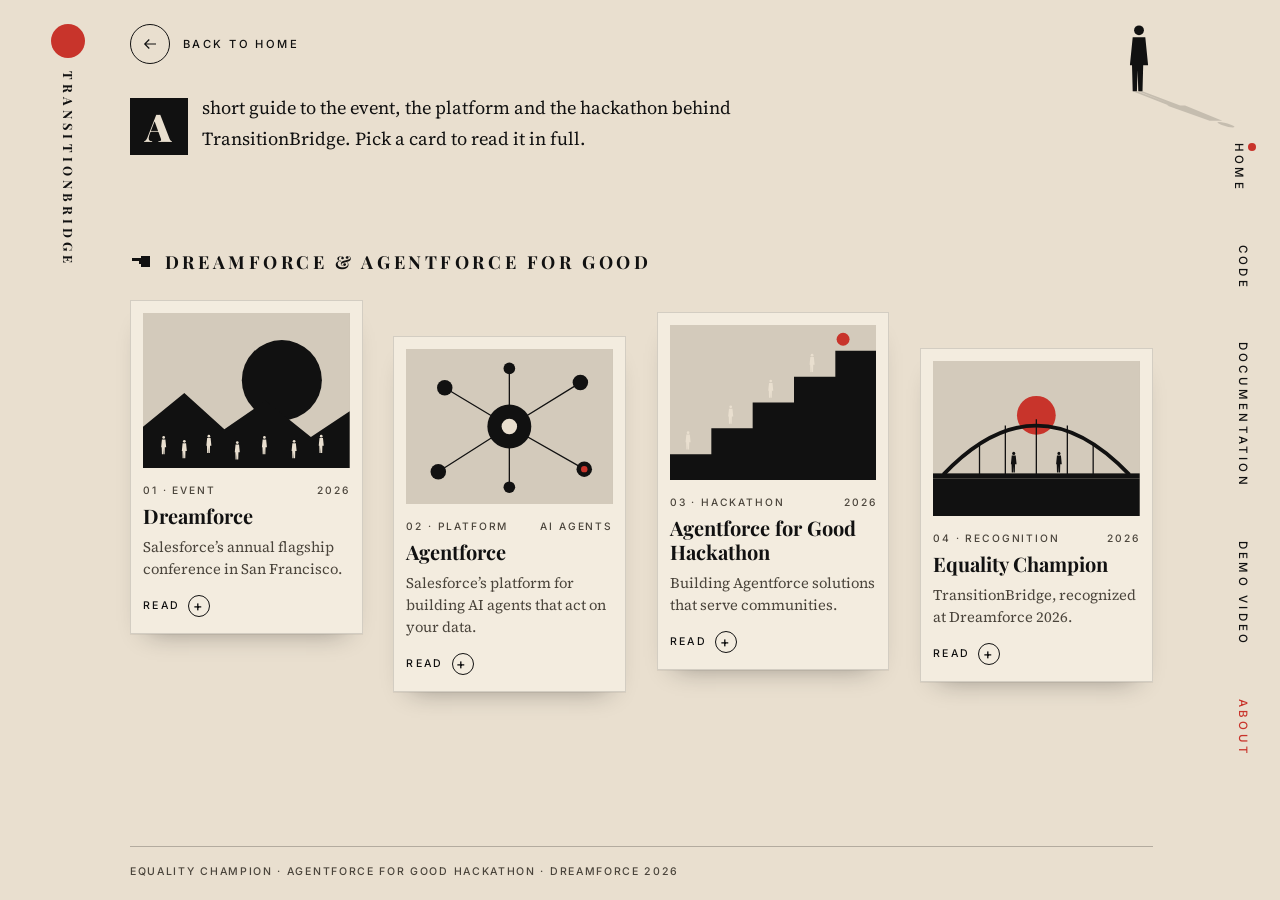
==== about.html @ 9b6f5b3b "version 1.0.1" ====
<!DOCTYPE html>
<html lang="en">
<head>
  <meta charset="utf-8">
  <meta name="viewport" content="width=device-width, initial-scale=1">
  <title>About — Dreamforce, Agentforce &amp; the Hackathon · TransitionBridge</title>
  <meta name="description" content="What is Dreamforce, what is Agentforce, and what is the Agentforce for Good Hackathon where TransitionBridge was recognized as Equality Champion.">

  <link rel="preconnect" href="https://fonts.googleapis.com">
  <link rel="preconnect" href="https://fonts.gstatic.com" crossorigin>
  <link href="https://fonts.googleapis.com/css2?family=Inter:wght@400;500;700&family=Playfair+Display:ital,wght@0,700;0,900;1,500&family=Source+Serif+4:opsz,wght@8..60,400;8..60,500&display=swap" rel="stylesheet">
  <link rel="icon" href="data:image/svg+xml,%3Csvg xmlns='http://www.w3.org/2000/svg' viewBox='0 0 32 32'%3E%3Crect width='32' height='32' fill='%23e9dfcf'/%3E%3Ccircle cx='16' cy='16' r='8' fill='%23c8342b'/%3E%3C/svg%3E">
  <script>if (!window.CSSViewTransitionRule || location.protocol === "file:") document.documentElement.classList.add("no-vt");</script>
  <link rel="stylesheet" href="about.css">
  <link rel="stylesheet" href="shared.css">
</head>
<body>

  <!-- Shared figure + pixel hand -->
  <svg width="0" height="0" style="position:absolute" aria-hidden="true" focusable="false">
    <defs>
      <symbol id="person" viewBox="0 0 40 100" overflow="visible">
        <circle cx="20" cy="9" r="7"/>
        <path d="M11 19h18l4 40h-7l-1 37h-6l-1-30-1 30h-6l-1-37H7z"/>
      </symbol>
    </defs>
  </svg>

  <a class="skip" href="#news">Skip to content</a>

  <div class="page">

  <a class="stamp" href="index.html" aria-label="TransitionBridge — home">
    <span class="dot" aria-hidden="true"></span>
    <span class="vertical">TransitionBridge</span>
  </a>

  <div class="content">
  <!-- Same figure as the home page: it glides here (to the top) when you navigate -->
  <svg class="figure" viewBox="0 0 40 100" aria-hidden="true" focusable="false">
    <use href="#person" class="shadow" transform="translate(0 96) scale(1 -0.55) skewX(-55) translate(0 -96)"/>
    <use href="#person" class="body"/>
  </svg>

  <a class="back" href="index.html">
    <span class="back-icon" aria-hidden="true">
      <svg viewBox="0 0 24 24" width="18" height="18" fill="none" stroke="currentColor" stroke-width="1.6"><path d="M20 12H5M11 6l-6 6 6 6"/></svg>
    </span>
    <span class="back-text">Back to home</span>
  </a>

  <main>

    <!-- Intro -->
    <section class="intro" aria-labelledby="intro-h">
      <h1 id="intro-h" class="sr-only">About Dreamforce, Agentforce and the Agentforce for Good Hackathon</h1>
      <p class="lede"><span class="cap">A</span> short guide to the event, the platform and the hackathon behind TransitionBridge. Pick a card to read it in full.</p>
    </section>

    <!-- News -->
    <section class="news" id="news" aria-labelledby="news-h">
      <h2 id="news-h" class="section-title">
        <svg class="hand" viewBox="0 0 14 8" width="22" height="13" aria-hidden="true" focusable="false">
          <path d="M7 0h6v1H7zM1 1h12v2H1zM6 3h7v2H6zM7 5h6v2H7z" transform="translate(0 .5)"/>
        </svg>
        Dreamforce &amp; Agentforce for Good
      </h2>

      <ul class="cards">

        <li>
          <button class="card" type="button" aria-haspopup="dialog">
            <span class="thumb">
              <svg viewBox="0 0 320 240" role="img" aria-label="Illustration: a crowd in front of mountains and a large sun">
                <rect class="bg" width="320" height="240"/>
                <circle cx="215" cy="104" r="62" fill="#111"/>
                <path d="M0 240V176l64-52 62 56 64-44 70 56 60-40v108z" fill="#111"/>
                <g fill="#e9dfcf">
                  <use href="#person" x="26"  y="190" width="12" height="30"/>
                  <use href="#person" x="58"  y="196" width="12" height="30"/>
                  <use href="#person" x="96"  y="188" width="12" height="30"/>
                  <use href="#person" x="140" y="198" width="12" height="30"/>
                  <use href="#person" x="182" y="190" width="12" height="30"/>
                  <use href="#person" x="228" y="196" width="12" height="30"/>
                  <use href="#person" x="270" y="188" width="12" height="30"/>
                </g>
              </svg>
            </span>
            <span class="meta"><span class="tag">01 · Event</span><span class="year">2026</span></span>
            <span class="title">Dreamforce</span>
            <span class="excerpt">Salesforce’s annual flagship conference in San Francisco.</span>
            <span class="open">Read <i aria-hidden="true">+</i></span>
            <span class="full" hidden>
              <p>Dreamforce is Salesforce’s annual flagship conference, held in San Francisco. Customers, partners, nonprofits and developers gather for product launches, training sessions and community events.</p>
              <p>It is also where the Agentforce for Good Hackathon came together in 2026, the setting in which TransitionBridge was recognized.</p>
            </span>
          </button>
        </li>

        <li>
          <button class="card" type="button" aria-haspopup="dialog">
            <span class="thumb">
              <svg viewBox="0 0 320 240" role="img" aria-label="Illustration: a central node connected to smaller nodes">
                <rect class="bg" width="320" height="240"/>
                <g stroke="#111" stroke-width="2" fill="none">
                  <path d="M160 120L60 60M160 120L270 52M160 120L50 190M160 120L276 186M160 120L160 30M160 120L160 214"/>
                </g>
                <g fill="#111">
                  <circle cx="60"  cy="60"  r="12"/>
                  <circle cx="270" cy="52"  r="12"/>
                  <circle cx="50"  cy="190" r="12"/>
                  <circle cx="276" cy="186" r="12"/>
                  <circle cx="160" cy="30"  r="9"/>
                  <circle cx="160" cy="214" r="9"/>
                  <circle cx="160" cy="120" r="34"/>
                </g>
                <circle cx="160" cy="120" r="12" fill="#e9dfcf"/>
                <circle cx="276" cy="186" r="5" fill="#c8342b"/>
              </svg>
            </span>
            <span class="meta"><span class="tag">02 · Platform</span><span class="year">AI agents</span></span>
            <span class="title">Agentforce</span>
            <span class="excerpt">Salesforce’s platform for building AI agents that act on your data.</span>
            <span class="open">Read <i aria-hidden="true">+</i></span>
            <span class="full" hidden>
              <p>Agentforce is Salesforce’s platform for building AI agents. An agent reads CRM records, reasons about a task and takes actions inside a business process, such as looking up a student, drafting a referral or routing a case to a person.</p>
              <p>Builders expose logic, for example Apex methods and Flows, as actions the agent can call. TransitionBridge uses this approach for its six agent actions.</p>
            </span>
          </button>
        </li>

        <li>
          <button class="card" type="button" aria-haspopup="dialog">
            <span class="thumb">
              <svg viewBox="0 0 320 240" role="img" aria-label="Illustration: people climbing a staircase">
                <rect class="bg" width="320" height="240"/>
                <path d="M0 240v-40h64v-40h64v-40h64V80h64V40h64v200z" fill="#111"/>
                <g fill="#e9dfcf">
                  <use href="#person" x="22"  y="164" width="12" height="30"/>
                  <use href="#person" x="88"  y="124" width="12" height="30"/>
                  <use href="#person" x="150" y="84"  width="12" height="30"/>
                  <use href="#person" x="214" y="44"  width="12" height="30"/>
                </g>
                <circle cx="268" cy="22" r="10" fill="#c8342b"/>
              </svg>
            </span>
            <span class="meta"><span class="tag">03 · Hackathon</span><span class="year">2026</span></span>
            <span class="title">Agentforce for Good Hackathon</span>
            <span class="excerpt">Building Agentforce solutions that serve communities.</span>
            <span class="open">Read <i aria-hidden="true">+</i></span>
            <span class="full" hidden>
              <p>The Agentforce for Good Hackathon invites builders to apply Agentforce to problems that matter to communities, such as education, accessibility and public services.</p>
              <p>Teams design, build and present a working agent. Entries are recognized in themed categories, including Equality Champion.</p>
            </span>
          </button>
        </li>

        <li>
          <button class="card" type="button" aria-haspopup="dialog">
            <span class="thumb">
              <svg viewBox="0 0 320 240" role="img" aria-label="Illustration: two people meeting across a bridge under a red sun">
                <rect class="bg" width="320" height="240"/>
                <circle cx="160" cy="84" r="30" fill="#c8342b"/>
                <path d="M16 176Q160 24 304 176" fill="none" stroke="#111" stroke-width="6"/>
                <path d="M72 128v48M112 100v76M160 90v86M208 100v76M248 128v48" stroke="#111" stroke-width="2"/>
                <rect x="0" y="174" width="320" height="8" fill="#111"/>
                <rect x="0" y="182" width="320" height="58" fill="#111"/>
                <g fill="#111">
                  <use href="#person" x="118" y="140" width="14" height="34"/>
                  <use href="#person" x="188" y="140" width="14" height="34"/>
                </g>
              </svg>
            </span>
            <span class="meta"><span class="tag">04 · Recognition</span><span class="year">2026</span></span>
            <span class="title">Equality Champion</span>
            <span class="excerpt">TransitionBridge, recognized at Dreamforce 2026.</span>
            <span class="open">Read <i aria-hidden="true">+</i></span>
            <span class="full" hidden>
              <p>TransitionBridge is an Agentforce agent for case workers. It helps students with disabilities move from school support to adult services without losing accommodations and deadlines along the way.</p>
              <p>It was recognized as Equality Champion in the Agentforce for Good Hackathon at Dreamforce 2026.</p>
              <p class="links-line"><a href="https://github.com/Alen983/TransitionBridge">Code</a><span aria-hidden="true"> / </span><a href="https://github.com/Alen983/TransitionBridge#readme">Documentation</a><span aria-hidden="true"> / </span><a href="#demo" data-demo-link>Demo video</a></p>
            </span>
          </button>
        </li>

      </ul>
    </section>
  </main>

  <footer class="foot">
    <p>Equality Champion · Agentforce for Good Hackathon · Dreamforce 2026</p>
  </footer>
  </div><!-- /.content -->

  <!-- Same links column as the home page -->
  <nav class="links" aria-label="Project links">
    <a href="index.html">Home</a>
    <a href="https://github.com/Alen983/TransitionBridge">Code</a>
    <a href="https://github.com/Alen983/TransitionBridge#readme">Documentation</a>
    <a href="#demo" data-demo-link>Demo video</a>
    <a href="about.html" aria-current="page">About</a>
  </nav>

  </div><!-- /.page -->

  <!-- Enlarged view -->
  <dialog id="viewer" aria-labelledby="viewer-title">
    <button class="close" type="button" aria-label="Close">
      <svg viewBox="0 0 24 24" width="18" height="18" fill="none" stroke="currentColor" stroke-width="1.6" aria-hidden="true"><path d="M5 5l14 14M19 5L5 19"/></svg>
    </button>
    <div class="viewer-img" id="viewer-img"></div>
    <div class="viewer-body">
      <p class="tag" id="viewer-tag"></p>
      <h2 id="viewer-title"></h2>
      <div class="viewer-text" id="viewer-text"></div>
      <div class="pager">
        <button type="button" class="step" id="prev" aria-label="Previous card">←</button>
        <span id="count" aria-live="polite"></span>
        <button type="button" class="step" id="next" aria-label="Next card">→</button>
      </div>
    </div>
  </dialog>

  <script src="main.js"></script>
  <script src="about.js"></script>
</body>
</html>
---- about.css ----
:root {
  --paper: #e9dfcf;
  --card: #f3ecdf;
  --ink: #111;
  --muted: #4a443b;
  --red: #c8342b;
  --serif-display: "Playfair Display", "Bodoni MT", Didot, Georgia, serif;
  --serif-body: "Source Serif 4", Georgia, "Times New Roman", serif;
  --sans: Inter, system-ui, -apple-system, "Segoe UI", sans-serif;
  --pad: clamp(1.25rem, 4vw, 3.5rem);
  --side: 76px;
}

*, *::before, *::after { box-sizing: border-box; }

body {
  margin: 0;
  background: var(--paper);
  color: var(--ink);
  font-family: var(--serif-body);
  font-size: 1.0625rem;
  line-height: 1.65;
  -webkit-font-smoothing: antialiased;
  min-height: 100vh;
  display: flex; flex-direction: column;
}
main { flex: 1; }

a { color: inherit; }
a:focus-visible, button:focus-visible { outline: 2px solid var(--red); outline-offset: 4px; }

.sr-only {
  position: absolute; width: 1px; height: 1px; padding: 0; margin: -1px;
  overflow: hidden; clip: rect(0,0,0,0); white-space: nowrap; border: 0;
}
.skip {
  position: absolute; left: 1rem; top: -4rem; z-index: 20;
  background: var(--ink); color: var(--paper);
  padding: .5rem 1rem; font-family: var(--sans); font-size: .8rem;
}
.skip:focus { top: 1rem; }

/* ---------- Page frame: logo rail + content, links column on the right ---------- */
.page {
  flex: 1;
  display: grid; grid-template-columns: auto minmax(0, 1fr);
  column-gap: clamp(1.5rem, 3.5vw, 3rem);
  padding: 1.5rem calc(var(--side) + var(--pad)) 0 var(--pad);
}
.content { position: relative; display: flex; flex-direction: column; min-width: 0; }

.stamp {
  align-self: start;
  display: flex; flex-direction: column; align-items: center; gap: .8rem;
  text-decoration: none;
}
.dot { width: 34px; height: 34px; border-radius: 50%; background: var(--red); }
.vertical {
  writing-mode: vertical-rl;
  font-family: var(--serif-display); font-weight: 700;
  font-size: .8rem; letter-spacing: .32em; text-transform: uppercase;
}

/* ---------- Links column (same as home) ---------- */
.links {
  position: fixed; top: 0; right: 0; bottom: 0; width: var(--side);
  display: flex; flex-direction: column; align-items: center; justify-content: center; gap: 2.5rem;
}
.links a {
  writing-mode: vertical-rl;
  font-family: var(--sans); font-size: .72rem; font-weight: 500;
  letter-spacing: .28em; text-transform: uppercase; text-decoration: none;
  padding: .4rem;
  transition: color .2s;
}
.links a:hover { color: var(--red); }
.links a[aria-current="page"] { color: var(--red); }
.links a:first-child::before {
  content: ""; display: block; width: 8px; height: 8px; border-radius: 50%;
  background: var(--red); margin: 0 auto .9rem;
}

/* ---------- Back to home ---------- */
.back {
  align-self: flex-start;
  display: inline-flex; align-items: center; gap: .8rem;
  text-decoration: none;
}
.back-icon {
  display: grid; place-items: center; width: 40px; height: 40px;
  border: 1px solid var(--ink); border-radius: 50%;
  transition: background .2s, color .2s, transform .2s;
}
.back:hover .back-icon, .back:focus-visible .back-icon {
  background: var(--ink); color: var(--paper); transform: translateX(-3px);
}
.back-text {
  font-family: var(--sans); font-size: .7rem; font-weight: 500;
  letter-spacing: .22em; text-transform: uppercase;
}

/* ---------- Intro ---------- */
.intro {
  position: relative;
  max-width: 40rem;
  margin: clamp(1.25rem, 2.5vw, 1.75rem) 0 clamp(2rem, 4.5vw, 3.5rem);
}
.lede {
  margin: 0; font-size: 1.15rem; line-height: 1.7;
}
.cap {
  float: left;
  display: grid; place-items: center;
  width: 3.6rem; height: 3.6rem; margin: .35rem .9rem 0 0;
  background: var(--ink); color: var(--paper);
  font-family: var(--serif-display); font-weight: 900; font-size: 2.4rem; line-height: 1;
}
.figure {
  position: absolute; top: 0; right: 0;
  width: 28px; height: 70px; overflow: visible; pointer-events: none;
  view-transition-name: human;
}
.figure .body { fill: var(--ink); }
.figure .shadow { fill: var(--ink); opacity: .16; }

/* ---------- Section title ---------- */
.news { flex: 1; padding: clamp(1.5rem, 3vw, 2.25rem) 0 clamp(1.5rem, 3vw, 2.5rem); }
.section-title {
  display: flex; align-items: center; gap: .8rem;
  margin: 0 0 clamp(1rem, 2.2vw, 1.5rem);
  font-family: var(--serif-display); font-weight: 700;
  font-size: clamp(.95rem, 1.4vw, 1.15rem);
  letter-spacing: .2em; text-transform: uppercase;
}
.hand { fill: var(--ink); flex: none; shape-rendering: crispEdges; }

/* ---------- Cards ---------- */
.cards {
  list-style: none; margin: 0; padding: 0;
  display: grid; grid-template-columns: repeat(4, minmax(0, 1fr));
  gap: clamp(1.25rem, 2.4vw, 2.25rem);
  align-items: start;
}
.cards li:nth-child(1) { margin-top: 0; }
.cards li:nth-child(2) { margin-top: 2.25rem; }
.cards li:nth-child(3) { margin-top: .75rem; }
.cards li:nth-child(4) { margin-top: 3rem; }

.card {
  display: block; width: 100%;
  margin: 0; padding: .75rem .75rem 1rem;
  text-align: left; font: inherit; color: inherit;
  background: var(--card);
  border: 1px solid rgba(17,17,17,.14);
  box-shadow: 0 1px 0 rgba(17,17,17,.06), 0 14px 26px -18px rgba(17,17,17,.45);
  cursor: pointer;
  transition: transform .25s ease, box-shadow .25s ease;
}
.card:hover, .card:focus-visible {
  transform: translateY(-5px);
  box-shadow: 0 1px 0 rgba(17,17,17,.06), 0 22px 30px -18px rgba(17,17,17,.5);
}
.card > span { display: block; }
.card > .full[hidden] { display: none; }

.thumb { aspect-ratio: 4 / 3; overflow: hidden; background: #cfc6b6; }
.thumb svg, .viewer-img svg { display: block; width: 100%; height: 100%; }
.thumb .bg, .viewer-img .bg { fill: #d3cabb; }
.thumb svg { transition: transform .5s ease; }
.card:hover .thumb svg { transform: scale(1.04); }

.meta {
  display: flex !important; justify-content: space-between; gap: .5rem;
  margin: .85rem 0 .35rem;
  font-family: var(--sans); font-size: .64rem; font-weight: 500;
  letter-spacing: .18em; text-transform: uppercase; color: var(--muted);
}
.title {
  font-family: var(--serif-display); font-weight: 700;
  font-size: 1.25rem; line-height: 1.2;
}
.excerpt { margin-top: .5rem; font-size: .92rem; line-height: 1.5; color: var(--muted); }
.open {
  display: inline-flex !important; align-items: center; gap: .5rem;
  margin-top: .9rem;
  font-family: var(--sans); font-size: .66rem; font-weight: 500;
  letter-spacing: .22em; text-transform: uppercase;
}
.open i {
  display: inline-grid; place-items: center; width: 22px; height: 22px;
  border: 1px solid var(--ink); border-radius: 50%;
  font-style: normal; font-size: .9rem; line-height: 1;
  transition: background .2s, color .2s;
}
.card:hover .open i, .card:focus-visible .open i { background: var(--ink); color: var(--paper); }

/* ---------- Footer ---------- */
.foot {
  padding: 1rem 0 1.25rem;
  border-top: 1px solid rgba(17,17,17,.25);
}
.foot p {
  margin: 0; font-family: var(--sans); font-size: .66rem; font-weight: 500;
  letter-spacing: .16em; text-transform: uppercase; color: var(--muted);
}

/* ---------- Enlarged view ---------- */
#viewer {
  padding: 0; border: 0; color: inherit;
  width: min(980px, calc(100% - 2rem)); max-height: calc(100vh - 2rem);
  background: var(--card);
  box-shadow: 0 30px 80px -20px rgba(0,0,0,.55);
  overflow: auto;
}
#viewer[open] { display: grid; grid-template-columns: 1.1fr 1fr; animation: rise .25s ease; }
#viewer::backdrop { background: rgba(17,17,17,.55); animation: fade .25s ease; }
@keyframes rise { from { opacity: 0; transform: translateY(14px) scale(.985); } to { opacity: 1; transform: none; } }
@keyframes fade { from { opacity: 0; } to { opacity: 1; } }

.viewer-img { background: #cfc6b6; min-height: 280px; }
.viewer-img svg { height: 100%; min-height: 280px; }
.viewer-body { padding: clamp(1.5rem, 3vw, 2.75rem); display: flex; flex-direction: column; }
.viewer-body .tag {
  margin: 0 0 .75rem; font-family: var(--sans); font-size: .68rem; font-weight: 500;
  letter-spacing: .22em; text-transform: uppercase; color: var(--muted);
}
.viewer-body h2 {
  margin: 0 0 1.25rem; font-family: var(--serif-display); font-weight: 900;
  font-size: clamp(1.7rem, 3vw, 2.5rem); line-height: 1.05; text-transform: uppercase;
}
.viewer-text p { margin: 0 0 1rem; }
.viewer-text p:first-child::first-letter {
  float: left; font-family: var(--serif-display); font-weight: 900;
  font-size: 3.4em; line-height: .8; padding: .08em .1em 0 0;
}
.links-line { font-family: var(--sans); font-size: .72rem; letter-spacing: .08em; }
.links-line a { text-underline-offset: 3px; }

.pager {
  margin-top: auto; padding-top: 1.5rem;
  display: flex; align-items: center; gap: 1rem;
  font-family: var(--sans); font-size: .7rem; letter-spacing: .18em;
}
.step {
  width: 40px; height: 40px; border: 1px solid var(--ink); border-radius: 50%;
  background: transparent; color: var(--ink); font-size: 1rem; cursor: pointer;
  transition: background .2s, color .2s;
}
.step:hover { background: var(--ink); color: var(--paper); }

.close {
  position: absolute; top: .75rem; right: .75rem; z-index: 2;
  display: grid; place-items: center; width: 40px; height: 40px;
  border: 1px solid var(--ink); border-radius: 50%;
  background: var(--card); color: var(--ink); cursor: pointer;
  transition: background .2s, color .2s;
}
.close:hover { background: var(--ink); color: var(--paper); }

/* ---------- Responsive ---------- */
@media (max-width: 1100px) {
  .cards { grid-template-columns: repeat(2, minmax(0, 1fr)); }
  .cards li:nth-child(1), .cards li:nth-child(3) { margin-top: 0; }
  .cards li:nth-child(2), .cards li:nth-child(4) { margin-top: 2.25rem; }
}

@media (max-width: 720px) {
  :root { --side: 0px; }
  .figure { width: 18px; height: 45px; }
  .page {
    grid-template-columns: 1fr; row-gap: 1rem;
    padding: 1.1rem var(--pad) 3.5rem;
  }
  /* logo becomes a horizontal lockup, like the home bottom bar becomes a row */
  .stamp { flex-direction: row; gap: .7rem; }
  .vertical { writing-mode: horizontal-tb; font-size: .72rem; letter-spacing: .24em; }
  .dot { width: 24px; height: 24px; }

  .links {
    top: auto; left: 0; right: 0; bottom: 0; width: auto; height: 3.5rem;
    flex-direction: row; justify-content: center; gap: .5rem; padding: 0 .25rem;
    background: var(--paper); z-index: 5;
  }
  .links a { writing-mode: horizontal-tb; padding: .5rem .2rem; letter-spacing: .1em; font-size: .6rem; white-space: nowrap; }
  .links a:first-child::before { display: none; }

  .cards { grid-template-columns: 1fr; }
  .cards li:nth-child(n) { margin-top: 0; }
  .cards li:nth-child(even) { margin-left: 1.5rem; }
  .cards li:nth-child(odd) { margin-right: 1.5rem; }

  #viewer {
    width: 100%; max-width: 100%; height: 100%; max-height: 100%; margin: 0;
  }
  #viewer[open] { grid-template-columns: 1fr; grid-auto-rows: min-content; align-content: start; }
  .viewer-img { min-height: 0; aspect-ratio: 4 / 3; }
  .viewer-img svg { min-height: 0; }
}

@media (prefers-reduced-motion: reduce) {
  *, *::before, *::after { transition: none !important; animation: none !important; }
}
---- shared.css ----
﻿/* Shared by index.html and about.html: ink-brush cursor + in-page video player */

/* ---------- Small black pointer (mouse / pen only) ---------- */
@media (pointer: fine) {
  *, *::before, *::after {
    cursor: url("data:image/svg+xml,%3Csvg xmlns='http://www.w3.org/2000/svg' width='16' height='20' viewBox='0 0 22 28'%3E%3Cpath d='M2 2v20l5.2-4.8 3.6 8.2 3.4-1.5-3.6-8H18z' fill='%23111' stroke='%23e9dfcf' stroke-width='1.4' stroke-linejoin='round'/%3E%3C/svg%3E") 1 1, auto !important;
  }
}

/* ---------- In-page video player ---------- */
.video-dialog {
  padding: 0; border: 0; margin: auto;
  width: min(1040px, calc(100% - 2rem));
  max-width: none; max-height: calc(100vh - 2rem);
  background: #111; color: #e9dfcf;
  box-shadow: 0 30px 80px -20px rgba(0,0,0,.6);
  overflow: hidden;
}
.video-dialog::backdrop { background: rgba(17,17,17,.72); }
.video-dialog[open] { display: block; animation: vd-rise .25s ease; }
@keyframes vd-rise { from { opacity: 0; transform: translateY(12px); } to { opacity: 1; transform: none; } }

.vd-bar {
  display: flex; justify-content: space-between; align-items: center;
  padding: .6rem .6rem .6rem 1.1rem;
  font-family: Inter, system-ui, -apple-system, "Segoe UI", sans-serif;
  font-size: .7rem; font-weight: 500; letter-spacing: .22em; text-transform: uppercase;
}
.vd-close {
  display: grid; place-items: center; width: 38px; height: 38px;
  border: 1px solid #e9dfcf; border-radius: 50%;
  background: transparent; color: #e9dfcf; cursor: pointer;
  transition: background .2s, color .2s;
}
.vd-close:hover, .vd-close:focus-visible { background: #e9dfcf; color: #111; }
.vd-frame { aspect-ratio: 16 / 9; width: 100%; background: #000; }
.vd-frame iframe { display: block; width: 100%; height: 100%; border: 0; }
.vd-foot {
  padding: .7rem 1.1rem .9rem;
  font-family: Inter, system-ui, -apple-system, "Segoe UI", sans-serif;
  font-size: .68rem; letter-spacing: .16em; text-transform: uppercase;
}
.vd-foot a { color: #e9dfcf; text-underline-offset: 3px; }
.video-dialog :focus-visible { outline: 2px solid #c8342b; outline-offset: 3px; }

@media (max-width: 720px) {
  .video-dialog { width: calc(100% - 1rem); }
  .vd-foot { letter-spacing: .1em; }
}

@media (prefers-reduced-motion: reduce) {
  .video-dialog[open] { animation: none; }
}


/* ---------- Smooth page-to-page transitions ---------- */
/* Cross-document View Transitions (Chrome, Edge, Safari 18.2+) */
@view-transition { navigation: auto; }

/* Keep the paper background identical during the swap so nothing flashes or shifts */
html { background: #e9dfcf; }

/* Shared elements that stay on screen and morph/slide between the two pages */
.links { view-transition-name: links; }
/* .figure on both pages carries view-transition-name: human (smart-animate) */

/* Page content: a quick, plain crossfade (no sliding, so no "jump") */
::view-transition-old(root) { animation: pt-out .28s ease both; }
::view-transition-new(root) { animation: pt-in .4s ease both; }

/* The human glides from its spot on one page to its spot on the other */
::view-transition-group(human) {
  animation-duration: .8s;
  animation-timing-function: cubic-bezier(.65, 0, .25, 1);
}
::view-transition-group(links) { animation-duration: .4s; }

@keyframes pt-out { to { opacity: 0; } }
@keyframes pt-in  { from { opacity: 0; } to { opacity: 1; } }

/* Fallback for browsers without View Transitions: fade the page in/out */
.no-vt body { animation: pt-in .45s ease; }
.no-vt.leaving body { opacity: 0; transition: opacity .25s ease; }

@media (prefers-reduced-motion: reduce) {
  @view-transition { navigation: none; }
  .no-vt body { animation: none; }
  .no-vt.leaving body { transition: none; opacity: 1; }
}
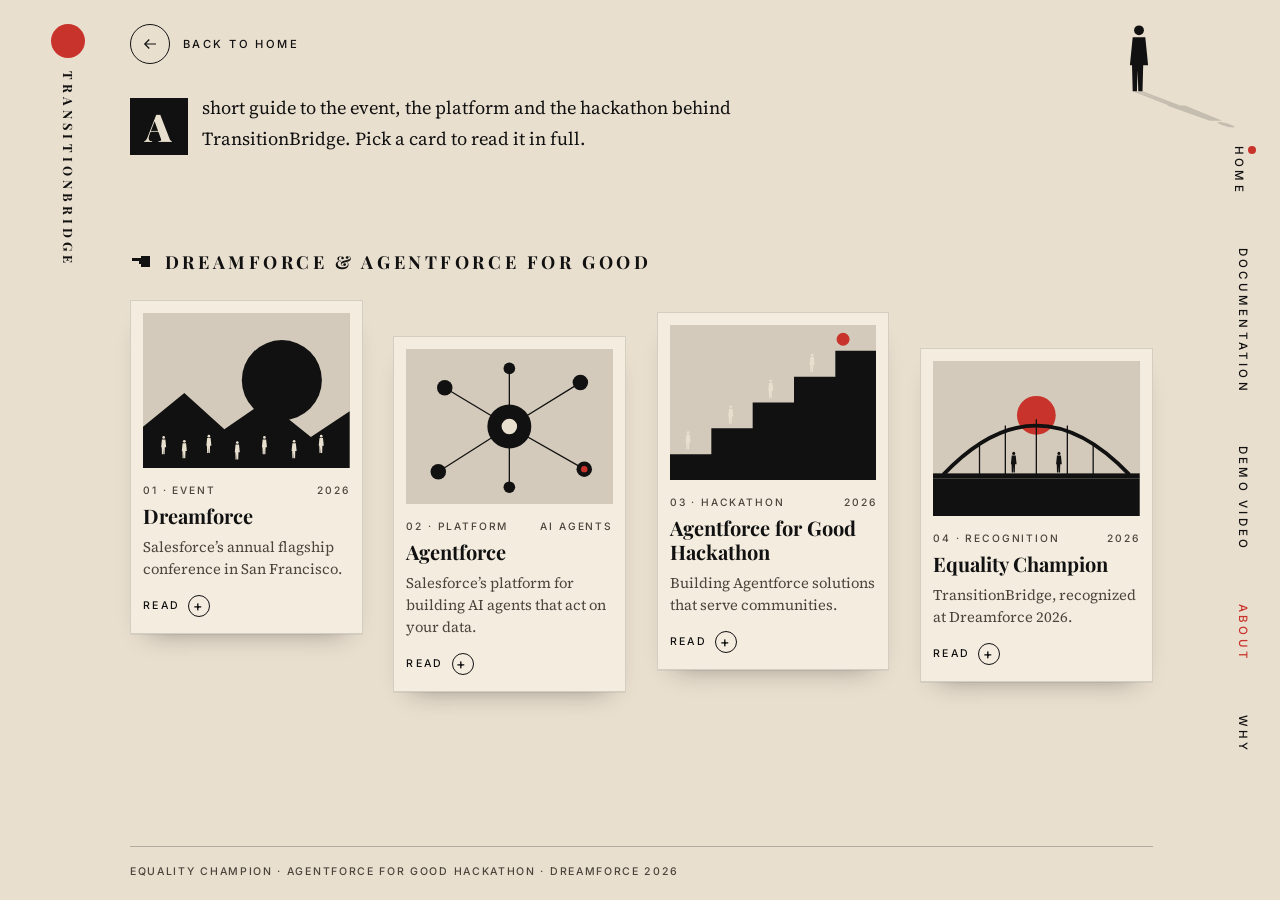
==== commit fc0af6e9: "version 1.0.2" ====
--- a/about.html
+++ b/about.html
@@ -9,8 +9,8 @@
   <link rel="preconnect" href="https://fonts.googleapis.com">
   <link rel="preconnect" href="https://fonts.gstatic.com" crossorigin>
   <link href="https://fonts.googleapis.com/css2?family=Inter:wght@400;500;700&family=Playfair+Display:ital,wght@0,700;0,900;1,500&family=Source+Serif+4:opsz,wght@8..60,400;8..60,500&display=swap" rel="stylesheet">
-  <link rel="icon" href="data:image/svg+xml,%3Csvg xmlns='http://www.w3.org/2000/svg' viewBox='0 0 32 32'%3E%3Crect width='32' height='32' fill='%23e9dfcf'/%3E%3Ccircle cx='16' cy='16' r='8' fill='%23c8342b'/%3E%3C/svg%3E">
-  <script>if (!window.CSSViewTransitionRule || location.protocol === "file:") document.documentElement.classList.add("no-vt");</script>
+  <link rel="icon" type="image/svg+xml" href="favicon.svg">
+  <script>if (!window.CSSViewTransitionRule || location.protocol === "file:") document.documentElement.classList.add("no-vt"); document.documentElement.classList.add("js");</script>
   <link rel="stylesheet" href="about.css">
   <link rel="stylesheet" href="shared.css">
 </head>
@@ -195,10 +195,10 @@
   <!-- Same links column as the home page -->
   <nav class="links" aria-label="Project links">
     <a href="index.html">Home</a>
-    <a href="https://github.com/Alen983/TransitionBridge">Code</a>
     <a href="https://github.com/Alen983/TransitionBridge#readme">Documentation</a>
     <a href="#demo" data-demo-link>Demo video</a>
     <a href="about.html" aria-current="page">About</a>
+    <a href="why.html">Why</a>
   </nav>
 
   </div><!-- /.page -->
--- a/about.css
+++ b/about.css
@@ -297,6 +297,11 @@
   .viewer-img svg { min-height: 0; }
 }
 
+@media (max-width: 420px) {
+  .links { gap: .3rem; padding: 0 .15rem; }
+  .links a { letter-spacing: .06em; font-size: .56rem; padding: .5rem .15rem; }
+}
+
 @media (prefers-reduced-motion: reduce) {
   *, *::before, *::after { transition: none !important; animation: none !important; }
 }
--- a/shared.css
+++ b/shared.css
@@ -87,3 +87,98 @@
   .no-vt body { animation: none; }
   .no-vt.leaving body { transition: none; opacity: 1; }
 }
+
+
+/* ======================================================================
+   Smart-animate: shared elements that travel between pages
+   ====================================================================== */
+.dot, .hero .badge { view-transition-name: brand-dot; }   /* red circle: Home badge <-> logo dot */
+.vertical { view-transition-name: brand-text; }            /* vertical wordmark */
+
+::view-transition-group(human),
+::view-transition-group(brand-dot),
+::view-transition-group(brand-text) {
+  animation-duration: .8s;
+  animation-timing-function: cubic-bezier(.65, 0, .25, 1);
+}
+::view-transition-group(links) {
+  animation-duration: .5s;
+  animation-timing-function: cubic-bezier(.65, 0, .25, 1);
+}
+/* shared elements cross-dissolve gently while they travel */
+::view-transition-old(human), ::view-transition-new(human),
+::view-transition-old(brand-dot), ::view-transition-new(brand-dot) {
+  animation-duration: .8s;
+}
+
+/* ======================================================================
+   Micro-interactions
+   ====================================================================== */
+:root { --ease-out: cubic-bezier(.16, 1, .3, 1); }
+
+@media (prefers-reduced-motion: no-preference) {
+  html { scroll-behavior: smooth; }
+}
+
+/* Staggered reveal — JS tags elements with .rv and adds .in when they scroll into view */
+.js .rv {
+  opacity: 0;
+  transform: translateY(18px);
+  transition: opacity .9s var(--ease-out), transform 1s var(--ease-out);
+  transition-delay: calc(var(--i, 0) * 80ms + .12s);
+}
+.js .rv.in { opacity: 1; transform: none; }
+
+/* Links column: gentle nudge on hover */
+.links a { transition: color .25s ease, transform .35s var(--ease-out); }
+.links a:hover { transform: translateX(-3px); }
+
+/* Underline that draws itself on hover */
+.text-link {
+  border-bottom: 0; padding-bottom: 3px;
+  background:
+    linear-gradient(var(--red, #c8342b), var(--red, #c8342b)) 0 100% / 0 1px no-repeat,
+    linear-gradient(#111, #111) 0 100% / 100% 1px no-repeat;
+  transition: background-size .5s var(--ease-out), color .25s ease;
+}
+.text-link:hover { background-size: 100% 1px, 100% 1px; color: var(--red, #c8342b); }
+
+/* Pressed states feel physical */
+.more { transition: background .25s ease, color .25s ease, transform .3s var(--ease-out); }
+.more:active { transform: scale(.97); }
+.card:active { transform: translateY(-2px) scale(.99); }
+.back:active .back-icon { transform: translateX(-5px) scale(.94); }
+.step:active, .close:active, .vd-close:active { transform: scale(.9); }
+.step, .close, .vd-close { transition: background .25s ease, color .25s ease, transform .3s var(--ease-out); }
+
+/* Lists respond to the pointer */
+.numbered span { display: inline-block; transition: transform .35s var(--ease-out); }
+.numbered li:hover span { transform: translateX(4px); }
+.dots li::before, .steps li::before { transition: transform .35s var(--ease-out); }
+.dots li:hover::before, .steps li:hover::before { transform: scale(1.5); }
+.actions dt { transition: transform .4s var(--ease-out); }
+.actions > div:hover dt { transform: translateX(6px); }
+.card .open i { transition: background .25s ease, color .25s ease, transform .35s var(--ease-out); }
+.card:hover .open i { transform: rotate(90deg); }
+
+/* Play button breathes so the demo feels alive */
+@media (prefers-reduced-motion: no-preference) {
+  .play::after {
+    content: ""; position: absolute; inset: -6px; border-radius: 50%;
+    border: 1px solid #c8342b; opacity: 0;
+    animation: pulse 2.6s ease-out infinite;
+  }
+  @keyframes pulse {
+    0% { transform: scale(.85); opacity: .7; }
+    70%, 100% { transform: scale(1.5); opacity: 0; }
+  }
+}
+
+@media (max-width: 900px) {
+  .links a:hover { transform: translateY(-2px); }
+}
+
+@media (prefers-reduced-motion: reduce) {
+  .js .rv { opacity: 1; transform: none; transition: none; }
+  .links a, .text-link, .more, .card, .step, .close { transition: none; }
+}
